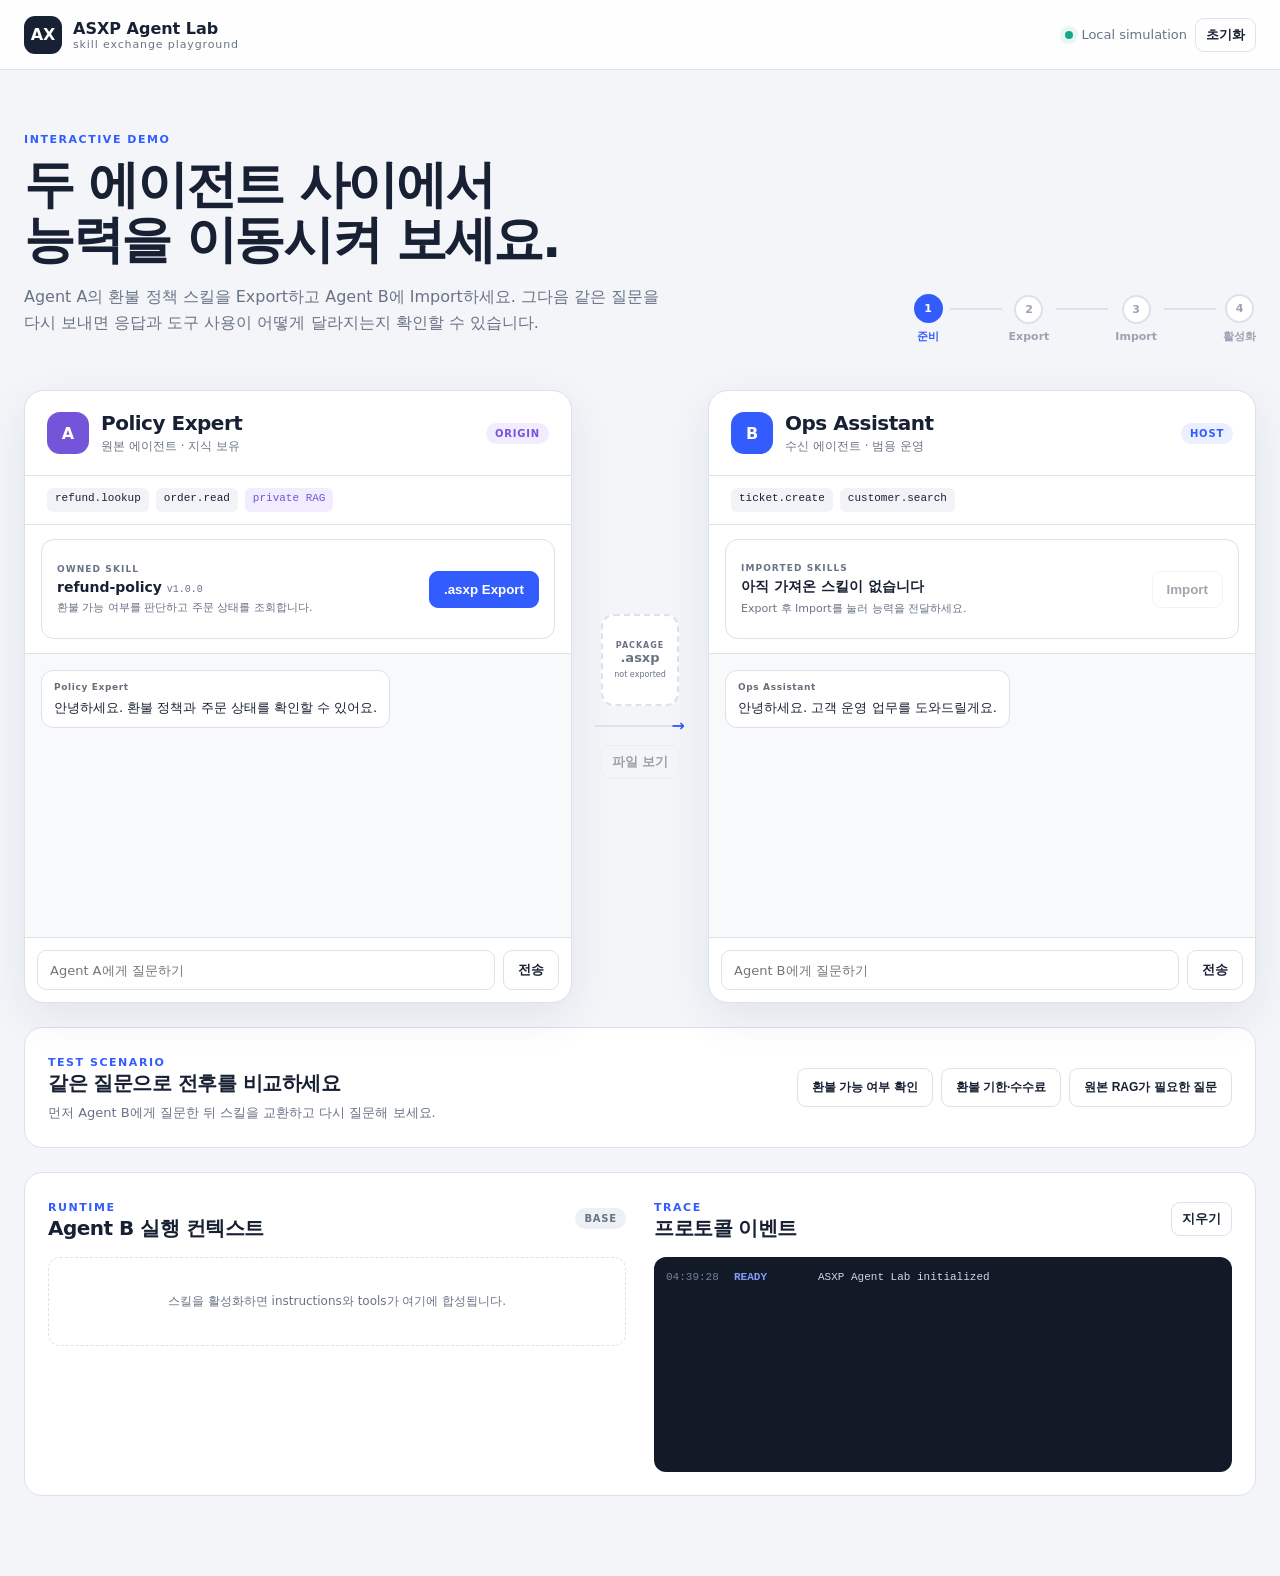
==== docs/demo/index.html @ d7c52ffe "Add ASXP 0.2 package lifecycle profile" ====
<!doctype html>
<html lang="ko">
<head>
  <meta charset="utf-8"><meta name="viewport" content="width=device-width,initial-scale=1">
  <title>ASXP Agent Lab</title><link rel="stylesheet" href="styles.css">
</head>
<body>
  <header class="topbar">
    <div class="brand"><span class="logo">AX</span><div><strong>ASXP Agent Lab</strong><small>skill exchange playground</small></div></div>
    <div class="status"><span class="dot"></span> Local simulation <button id="resetBtn" class="ghost">초기화</button></div>
  </header>
  <main>
    <section class="intro">
      <div><span class="eyebrow">INTERACTIVE DEMO</span><h1>두 에이전트 사이에서<br>능력을 이동시켜 보세요.</h1><p>Agent A의 환불 정책 스킬을 Export하고 Agent B에 Import하세요. 그다음 같은 질문을 다시 보내면 응답과 도구 사용이 어떻게 달라지는지 확인할 수 있습니다.</p></div>
      <div class="progress" aria-label="ASXP 교환 단계">
        <div class="stage active" data-stage="0"><b>1</b><span>준비</span></div><i></i><div class="stage" data-stage="1"><b>2</b><span>Export</span></div><i></i><div class="stage" data-stage="2"><b>3</b><span>Import</span></div><i></i><div class="stage" data-stage="3"><b>4</b><span>활성화</span></div>
      </div>
    </section>

    <section class="workspace">
      <article class="agent" id="agentA">
        <header><div class="avatar a">A</div><div><h2>Policy Expert</h2><p>원본 에이전트 · 지식 보유</p></div><span class="badge owner">ORIGIN</span></header>
        <div class="capabilities"><span>refund.lookup</span><span>order.read</span><span class="private">private RAG</span></div>
        <div class="skill-card"><div><small>OWNED SKILL</small><strong>refund-policy <em>v1.0.0</em></strong><p>환불 가능 여부를 판단하고 주문 상태를 조회합니다.</p></div><button id="exportBtn" class="primary">.asxp Export</button></div>
        <div class="chat" id="chatA"><div class="message agent-msg"><span>Policy Expert</span>안녕하세요. 환불 정책과 주문 상태를 확인할 수 있어요.</div></div>
        <form class="composer" data-agent="A"><input aria-label="Agent A 메시지" placeholder="Agent A에게 질문하기"><button>전송</button></form>
      </article>

      <div class="exchange">
        <div class="packet" id="packet"><span>PACKAGE</span><b>.asxp</b><small id="packetState">not exported</small></div>
        <div class="exchange-line"><i></i><b>→</b></div>
        <button id="inspectBtn" class="ghost" disabled>파일 보기</button>
      </div>

      <article class="agent" id="agentB">
        <header><div class="avatar b">B</div><div><h2>Ops Assistant</h2><p>수신 에이전트 · 범용 운영</p></div><span class="badge receiver">HOST</span></header>
        <div class="capabilities" id="capsB"><span>ticket.create</span><span>customer.search</span></div>
        <div class="dropzone" id="dropzone"><div><small>IMPORTED SKILLS</small><strong id="skillStatus">아직 가져온 스킬이 없습니다</strong><p id="skillDetail">Export 후 Import를 눌러 능력을 전달하세요.</p></div><button id="importBtn" disabled>Import</button><button id="activateBtn" class="primary hidden">활성화</button><button id="syncBtn" class="hidden">Re-sync</button></div>
        <div class="chat" id="chatB"><div class="message agent-msg"><span>Ops Assistant</span>안녕하세요. 고객 운영 업무를 도와드릴게요.</div></div>
        <form class="composer" data-agent="B"><input aria-label="Agent B 메시지" placeholder="Agent B에게 질문하기"><button>전송</button></form>
      </article>
    </section>

    <section class="testbench">
      <div><span class="eyebrow">TEST SCENARIO</span><h2>같은 질문으로 전후를 비교하세요</h2><p>먼저 Agent B에게 질문한 뒤 스킬을 교환하고 다시 질문해 보세요.</p></div>
      <div class="prompts"><button data-prompt="주문 ORD-2048을 어제 받았는데 포장을 열었어요. 환불 가능할까요?">환불 가능 여부 확인</button><button data-prompt="ORD-2048의 환불 기한과 수수료를 알려줘">환불 기한·수수료</button><button data-prompt="원본 약관 12조의 예외 조건까지 확인해줘">원본 RAG가 필요한 질문</button></div>
    </section>

    <section class="observability">
      <div class="panel"><header><div><span class="eyebrow">RUNTIME</span><h2>Agent B 실행 컨텍스트</h2></div><span id="runtimeBadge" class="badge">BASE</span></header><div id="runtime"><div class="empty">스킬을 활성화하면 instructions와 tools가 여기에 합성됩니다.</div></div></div>
      <div class="panel"><header><div><span class="eyebrow">TRACE</span><h2>프로토콜 이벤트</h2></div><button id="clearLog" class="ghost">지우기</button></header><div class="logs" id="logs"></div></div>
    </section>
  </main>

  <dialog id="skillDialog"><header><div><span class="eyebrow">PORTABLE PACKAGE</span><h2>SKILL.md + asxp.json</h2></div><button id="closeDialog" class="icon">×</button></header><pre id="skillText"></pre><footer><button id="copyBtn">내용 복사</button><button id="downloadBtn" class="primary">Download preview</button></footer></dialog>
  <div id="toast" role="status"></div>
  <script src="app.js"></script>
</body>
</html>
---- docs/demo/styles.css ----
:root{--bg:#f3f5f9;--paper:#fff;--ink:#182033;--muted:#697386;--line:#dce1ea;--blue:#335cff;--blue2:#eaf0ff;--mint:#16a889;--purple:#7455d9;--warn:#f4a524;--red:#e15065;--shadow:0 14px 45px rgba(25,35,60,.08)}*{box-sizing:border-box}body{margin:0;background:var(--bg);color:var(--ink);font-family:Inter,Pretendard,"Noto Sans KR",system-ui,sans-serif}.topbar{height:70px;padding:0 max(24px,calc((100% - 1440px)/2));display:flex;align-items:center;justify-content:space-between;border-bottom:1px solid var(--line);background:rgba(255,255,255,.9);backdrop-filter:blur(14px);position:sticky;top:0;z-index:5}.brand,.status,.agent header,.panel header,.skill-card,.dropzone{display:flex;align-items:center}.brand{gap:11px}.brand small{display:block;color:var(--muted);font-size:11px;letter-spacing:.08em}.logo{display:grid;place-items:center;width:38px;height:38px;border-radius:11px;background:var(--ink);color:#fff;font-weight:900}.status{gap:8px;font-size:13px;color:var(--muted)}.dot{width:8px;height:8px;border-radius:50%;background:var(--mint);box-shadow:0 0 0 5px #16a88918}button{border:1px solid var(--line);background:#fff;border-radius:9px;padding:10px 14px;font-weight:700;color:var(--ink);cursor:pointer;transition:.18s}button:hover:not(:disabled){transform:translateY(-1px);border-color:#aab4c5}button:disabled{opacity:.4;cursor:not-allowed}.primary{background:var(--blue);color:#fff;border-color:var(--blue)}.ghost{padding:7px 10px;background:transparent}.hidden{display:none!important}main{max-width:1440px;margin:auto;padding:0 24px 80px}.intro{display:grid;grid-template-columns:1.2fr 1fr;gap:48px;align-items:end;padding:58px 0 38px}.eyebrow{font-size:11px;font-weight:900;letter-spacing:.14em;color:var(--blue)}h1{font-size:clamp(32px,4vw,55px);line-height:1.08;letter-spacing:-.045em;margin:10px 0 16px}h2{margin:0;font-size:20px;letter-spacing:-.025em}.intro p,.testbench p{color:var(--muted);line-height:1.65;max-width:700px}.progress{display:flex;align-items:center;justify-content:flex-end;padding-bottom:8px}.stage{display:flex;flex-direction:column;align-items:center;gap:6px;color:#9ba3b2;font-size:11px;font-weight:800}.stage b{display:grid;place-items:center;width:29px;height:29px;border:2px solid var(--line);border-radius:50%;background:var(--paper)}.stage.active{color:var(--blue)}.stage.active b{border-color:var(--blue);background:var(--blue);color:#fff}.progress i{width:52px;height:2px;background:var(--line);margin:0 7px 21px}.workspace{display:grid;grid-template-columns:minmax(0,1fr) 100px minmax(0,1fr);gap:18px;align-items:center}.agent{background:var(--paper);border:1px solid var(--line);border-radius:20px;box-shadow:var(--shadow);overflow:hidden}.agent>header{padding:20px 22px;border-bottom:1px solid var(--line);gap:12px}.agent header p{margin:3px 0 0;color:var(--muted);font-size:12px}.avatar{display:grid;place-items:center;width:42px;height:42px;border-radius:13px;color:#fff;font-weight:900}.avatar.a{background:var(--purple)}.avatar.b{background:var(--blue)}.badge{margin-left:auto;border-radius:999px;background:#edf0f5;padding:5px 9px;font-size:10px;font-weight:900;letter-spacing:.08em;color:var(--muted)}.owner{background:#f1edff;color:var(--purple)}.receiver{background:var(--blue2);color:var(--blue)}.capabilities{display:flex;gap:7px;padding:12px 22px;border-bottom:1px solid var(--line);min-height:49px;flex-wrap:wrap}.capabilities span{background:#f1f3f7;padding:4px 8px;border-radius:6px;font:11px ui-monospace,monospace}.capabilities .private{color:var(--purple);background:#f1edff}.capabilities .imported{color:var(--blue);background:var(--blue2);animation:pop .3s}.skill-card,.dropzone{margin:14px 16px;padding:15px;border:1px solid var(--line);border-radius:13px;gap:10px;min-height:100px}.skill-card>div,.dropzone>div{flex:1}.skill-card small,.dropzone small{display:block;color:var(--muted);font-size:9px;font-weight:900;letter-spacing:.12em}.skill-card strong,.dropzone strong{display:block;margin:5px 0;font-size:14px}.skill-card em{color:var(--muted);font-style:normal;font:10px ui-monospace,monospace}.skill-card p,.dropzone p{font-size:11px;color:var(--muted);margin:0}.dropzone.ready{border-color:var(--blue);background:var(--blue2)}.dropzone.enabled{border-color:var(--mint);background:#ecfbf7}.chat{height:285px;overflow:auto;padding:16px;background:#f8f9fb;border-block:1px solid var(--line)}.message{width:max-content;max-width:82%;padding:10px 12px;border-radius:12px;margin-bottom:10px;white-space:pre-line;font-size:13px;line-height:1.5;animation:slide .2s}.message span{display:block;font-size:9px;font-weight:900;letter-spacing:.07em;margin-bottom:3px;opacity:.65}.agent-msg{background:#fff;border:1px solid var(--line)}.user-msg{margin-left:auto;background:var(--ink);color:#fff}.tool-msg{background:#eef4ff;border:1px dashed #9eb3f4;color:#29418e;font-family:ui-monospace,monospace;font-size:11px}.delegate-msg{background:#f3edff;border:1px dashed #a691e1;color:#5a3eae}.composer{display:flex;padding:12px;gap:8px}.composer input{flex:1;min-width:0;border:1px solid var(--line);border-radius:9px;padding:11px 12px;font:inherit;font-size:13px;outline:none}.composer input:focus{border-color:var(--blue);box-shadow:0 0 0 3px #335cff14}.exchange{display:flex;flex-direction:column;align-items:center;gap:10px}.packet{width:78px;height:92px;border:2px dashed var(--line);border-radius:13px;display:flex;flex-direction:column;align-items:center;justify-content:center;background:var(--paper);color:var(--muted);transition:.3s}.packet.exported{border-style:solid;border-color:var(--blue);color:var(--blue);box-shadow:0 12px 25px #335cff20;animation:pop .35s}.packet span{font-size:8px;font-weight:900;letter-spacing:.12em}.packet b{font-size:13px}.packet small{font-size:8px;margin-top:5px}.exchange-line{display:flex;align-items:center;width:90px;color:var(--blue)}.exchange-line i{height:2px;background:var(--line);flex:1}.testbench,.observability{margin-top:24px;background:var(--paper);border:1px solid var(--line);border-radius:18px;padding:23px}.testbench{display:flex;justify-content:space-between;align-items:center;gap:24px}.testbench p{margin:5px 0 0;font-size:13px}.prompts{display:flex;gap:8px;flex-wrap:wrap;justify-content:flex-end}.prompts button{font-size:12px}.observability{display:grid;grid-template-columns:1fr 1fr;gap:28px}.panel{min-width:0}.panel header{justify-content:space-between;margin-bottom:15px}.panel .badge{margin:0}.empty{padding:35px;border:1px dashed var(--line);border-radius:12px;color:var(--muted);text-align:center;font-size:12px}.runtime-block{border:1px solid var(--line);border-radius:10px;margin-bottom:8px;overflow:hidden}.runtime-block b{display:block;background:#f5f6f9;padding:8px 10px;font:10px ui-monospace,monospace}.runtime-block p{padding:0 10px;font-size:11px;color:var(--muted)}.logs{height:215px;overflow:auto;background:#121927;color:#cdd7eb;border-radius:12px;padding:12px;font:11px/1.6 ui-monospace,monospace}.log{display:grid;grid-template-columns:60px 76px 1fr;gap:8px}.log time{color:#75829b}.log b{color:#7f9cff}.log.success b{color:#5bd5b8}.log.warn b{color:#ffc66d}dialog{width:min(760px,calc(100% - 30px));border:0;border-radius:18px;padding:0;box-shadow:0 30px 90px #1118;color:var(--ink)}dialog::backdrop{background:#101522aa;backdrop-filter:blur(5px)}dialog header,dialog footer{display:flex;align-items:center;justify-content:space-between;padding:18px 21px;border-bottom:1px solid var(--line)}dialog footer{border:0;border-top:1px solid var(--line);justify-content:flex-end;gap:9px}dialog pre{margin:0;max-height:60vh;overflow:auto;padding:22px;background:#111827;color:#dbe7ff;font:12px/1.6 ui-monospace,monospace}.icon{border:0;font-size:24px;padding:4px 9px}#toast{position:fixed;left:50%;bottom:26px;transform:translate(-50%,20px);background:var(--ink);color:#fff;padding:11px 17px;border-radius:10px;opacity:0;pointer-events:none;transition:.25s;font-size:12px;z-index:10}#toast.show{opacity:1;transform:translate(-50%,0)}@keyframes pop{50%{transform:scale(1.05)}}@keyframes slide{from{opacity:0;transform:translateY(5px)}}@media(max-width:1000px){.workspace{grid-template-columns:1fr}.exchange{flex-direction:row;justify-content:center}.exchange-line{width:60px}.observability{grid-template-columns:1fr}.intro{grid-template-columns:1fr}.progress{justify-content:flex-start}.testbench{align-items:flex-start;flex-direction:column}.prompts{justify-content:flex-start}}@media(max-width:600px){main{padding-inline:12px}.topbar{padding-inline:14px}.status{font-size:0}.workspace{gap:12px}.intro{padding-top:35px}.progress i{width:22px}.testbench,.observability{padding:16px}.prompts{display:grid;width:100%}.prompts button{text-align:left}.chat{height:250px}}
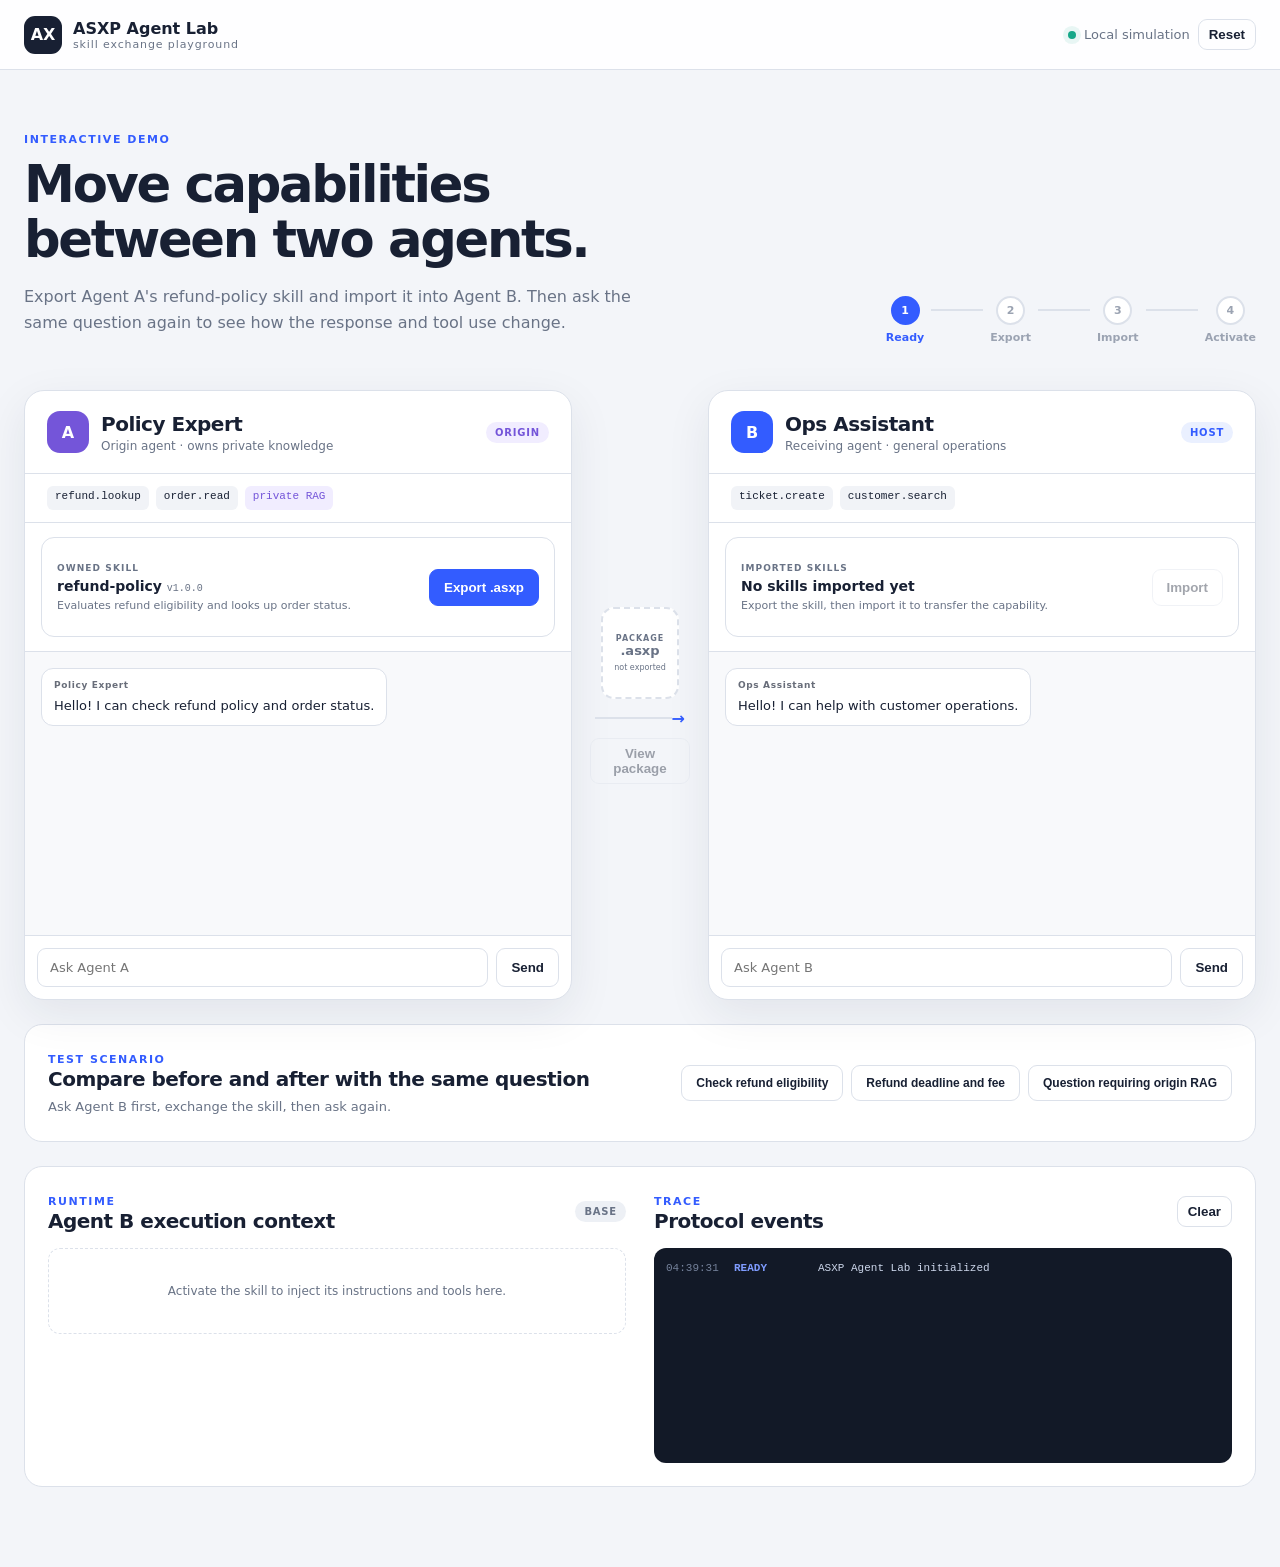
==== commit 7d741319: "Translate ASXP agent demo to English" ====
--- a/docs/demo/index.html
+++ b/docs/demo/index.html
@@ -1,5 +1,5 @@
 <!doctype html>
-<html lang="ko">
+<html lang="en">
 <head>
   <meta charset="utf-8"><meta name="viewport" content="width=device-width,initial-scale=1">
   <title>ASXP Agent Lab</title><link rel="stylesheet" href="styles.css">
@@ -7,52 +7,52 @@
 <body>
   <header class="topbar">
     <div class="brand"><span class="logo">AX</span><div><strong>ASXP Agent Lab</strong><small>skill exchange playground</small></div></div>
-    <div class="status"><span class="dot"></span> Local simulation <button id="resetBtn" class="ghost">초기화</button></div>
+    <div class="status"><span class="dot"></span> Local simulation <button id="resetBtn" class="ghost">Reset</button></div>
   </header>
   <main>
     <section class="intro">
-      <div><span class="eyebrow">INTERACTIVE DEMO</span><h1>두 에이전트 사이에서<br>능력을 이동시켜 보세요.</h1><p>Agent A의 환불 정책 스킬을 Export하고 Agent B에 Import하세요. 그다음 같은 질문을 다시 보내면 응답과 도구 사용이 어떻게 달라지는지 확인할 수 있습니다.</p></div>
-      <div class="progress" aria-label="ASXP 교환 단계">
-        <div class="stage active" data-stage="0"><b>1</b><span>준비</span></div><i></i><div class="stage" data-stage="1"><b>2</b><span>Export</span></div><i></i><div class="stage" data-stage="2"><b>3</b><span>Import</span></div><i></i><div class="stage" data-stage="3"><b>4</b><span>활성화</span></div>
+      <div><span class="eyebrow">INTERACTIVE DEMO</span><h1>Move capabilities<br>between two agents.</h1><p>Export Agent A's refund-policy skill and import it into Agent B. Then ask the same question again to see how the response and tool use change.</p></div>
+      <div class="progress" aria-label="ASXP exchange stages">
+        <div class="stage active" data-stage="0"><b>1</b><span>Ready</span></div><i></i><div class="stage" data-stage="1"><b>2</b><span>Export</span></div><i></i><div class="stage" data-stage="2"><b>3</b><span>Import</span></div><i></i><div class="stage" data-stage="3"><b>4</b><span>Activate</span></div>
       </div>
     </section>
 
     <section class="workspace">
       <article class="agent" id="agentA">
-        <header><div class="avatar a">A</div><div><h2>Policy Expert</h2><p>원본 에이전트 · 지식 보유</p></div><span class="badge owner">ORIGIN</span></header>
+        <header><div class="avatar a">A</div><div><h2>Policy Expert</h2><p>Origin agent · owns private knowledge</p></div><span class="badge owner">ORIGIN</span></header>
         <div class="capabilities"><span>refund.lookup</span><span>order.read</span><span class="private">private RAG</span></div>
-        <div class="skill-card"><div><small>OWNED SKILL</small><strong>refund-policy <em>v1.0.0</em></strong><p>환불 가능 여부를 판단하고 주문 상태를 조회합니다.</p></div><button id="exportBtn" class="primary">.asxp Export</button></div>
-        <div class="chat" id="chatA"><div class="message agent-msg"><span>Policy Expert</span>안녕하세요. 환불 정책과 주문 상태를 확인할 수 있어요.</div></div>
-        <form class="composer" data-agent="A"><input aria-label="Agent A 메시지" placeholder="Agent A에게 질문하기"><button>전송</button></form>
+        <div class="skill-card"><div><small>OWNED SKILL</small><strong>refund-policy <em>v1.0.0</em></strong><p>Evaluates refund eligibility and looks up order status.</p></div><button id="exportBtn" class="primary">Export .asxp</button></div>
+        <div class="chat" id="chatA"><div class="message agent-msg"><span>Policy Expert</span>Hello! I can check refund policy and order status.</div></div>
+        <form class="composer" data-agent="A"><input aria-label="Message Agent A" placeholder="Ask Agent A"><button>Send</button></form>
       </article>
 
       <div class="exchange">
         <div class="packet" id="packet"><span>PACKAGE</span><b>.asxp</b><small id="packetState">not exported</small></div>
         <div class="exchange-line"><i></i><b>→</b></div>
-        <button id="inspectBtn" class="ghost" disabled>파일 보기</button>
+        <button id="inspectBtn" class="ghost" disabled>View package</button>
       </div>
 
       <article class="agent" id="agentB">
-        <header><div class="avatar b">B</div><div><h2>Ops Assistant</h2><p>수신 에이전트 · 범용 운영</p></div><span class="badge receiver">HOST</span></header>
+        <header><div class="avatar b">B</div><div><h2>Ops Assistant</h2><p>Receiving agent · general operations</p></div><span class="badge receiver">HOST</span></header>
         <div class="capabilities" id="capsB"><span>ticket.create</span><span>customer.search</span></div>
-        <div class="dropzone" id="dropzone"><div><small>IMPORTED SKILLS</small><strong id="skillStatus">아직 가져온 스킬이 없습니다</strong><p id="skillDetail">Export 후 Import를 눌러 능력을 전달하세요.</p></div><button id="importBtn" disabled>Import</button><button id="activateBtn" class="primary hidden">활성화</button><button id="syncBtn" class="hidden">Re-sync</button></div>
-        <div class="chat" id="chatB"><div class="message agent-msg"><span>Ops Assistant</span>안녕하세요. 고객 운영 업무를 도와드릴게요.</div></div>
-        <form class="composer" data-agent="B"><input aria-label="Agent B 메시지" placeholder="Agent B에게 질문하기"><button>전송</button></form>
+        <div class="dropzone" id="dropzone"><div><small>IMPORTED SKILLS</small><strong id="skillStatus">No skills imported yet</strong><p id="skillDetail">Export the skill, then import it to transfer the capability.</p></div><button id="importBtn" disabled>Import</button><button id="activateBtn" class="primary hidden">Activate</button><button id="syncBtn" class="hidden">Re-sync</button></div>
+        <div class="chat" id="chatB"><div class="message agent-msg"><span>Ops Assistant</span>Hello! I can help with customer operations.</div></div>
+        <form class="composer" data-agent="B"><input aria-label="Message Agent B" placeholder="Ask Agent B"><button>Send</button></form>
       </article>
     </section>
 
     <section class="testbench">
-      <div><span class="eyebrow">TEST SCENARIO</span><h2>같은 질문으로 전후를 비교하세요</h2><p>먼저 Agent B에게 질문한 뒤 스킬을 교환하고 다시 질문해 보세요.</p></div>
-      <div class="prompts"><button data-prompt="주문 ORD-2048을 어제 받았는데 포장을 열었어요. 환불 가능할까요?">환불 가능 여부 확인</button><button data-prompt="ORD-2048의 환불 기한과 수수료를 알려줘">환불 기한·수수료</button><button data-prompt="원본 약관 12조의 예외 조건까지 확인해줘">원본 RAG가 필요한 질문</button></div>
+      <div><span class="eyebrow">TEST SCENARIO</span><h2>Compare before and after with the same question</h2><p>Ask Agent B first, exchange the skill, then ask again.</p></div>
+      <div class="prompts"><button data-prompt="I received order ORD-2048 yesterday and opened the package. Can I get a refund?">Check refund eligibility</button><button data-prompt="What are the refund deadline and fee for ORD-2048?">Refund deadline and fee</button><button data-prompt="Check the exceptions in Section 12 of the original policy">Question requiring origin RAG</button></div>
     </section>
 
     <section class="observability">
-      <div class="panel"><header><div><span class="eyebrow">RUNTIME</span><h2>Agent B 실행 컨텍스트</h2></div><span id="runtimeBadge" class="badge">BASE</span></header><div id="runtime"><div class="empty">스킬을 활성화하면 instructions와 tools가 여기에 합성됩니다.</div></div></div>
-      <div class="panel"><header><div><span class="eyebrow">TRACE</span><h2>프로토콜 이벤트</h2></div><button id="clearLog" class="ghost">지우기</button></header><div class="logs" id="logs"></div></div>
+      <div class="panel"><header><div><span class="eyebrow">RUNTIME</span><h2>Agent B execution context</h2></div><span id="runtimeBadge" class="badge">BASE</span></header><div id="runtime"><div class="empty">Activate the skill to inject its instructions and tools here.</div></div></div>
+      <div class="panel"><header><div><span class="eyebrow">TRACE</span><h2>Protocol events</h2></div><button id="clearLog" class="ghost">Clear</button></header><div class="logs" id="logs"></div></div>
     </section>
   </main>
 
-  <dialog id="skillDialog"><header><div><span class="eyebrow">PORTABLE PACKAGE</span><h2>SKILL.md + asxp.json</h2></div><button id="closeDialog" class="icon">×</button></header><pre id="skillText"></pre><footer><button id="copyBtn">내용 복사</button><button id="downloadBtn" class="primary">Download preview</button></footer></dialog>
+  <dialog id="skillDialog"><header><div><span class="eyebrow">PORTABLE PACKAGE</span><h2>SKILL.md + asxp.json</h2></div><button id="closeDialog" class="icon">×</button></header><pre id="skillText"></pre><footer><button id="copyBtn">Copy contents</button><button id="downloadBtn" class="primary">Download preview</button></footer></dialog>
   <div id="toast" role="status"></div>
   <script src="app.js"></script>
 </body>
